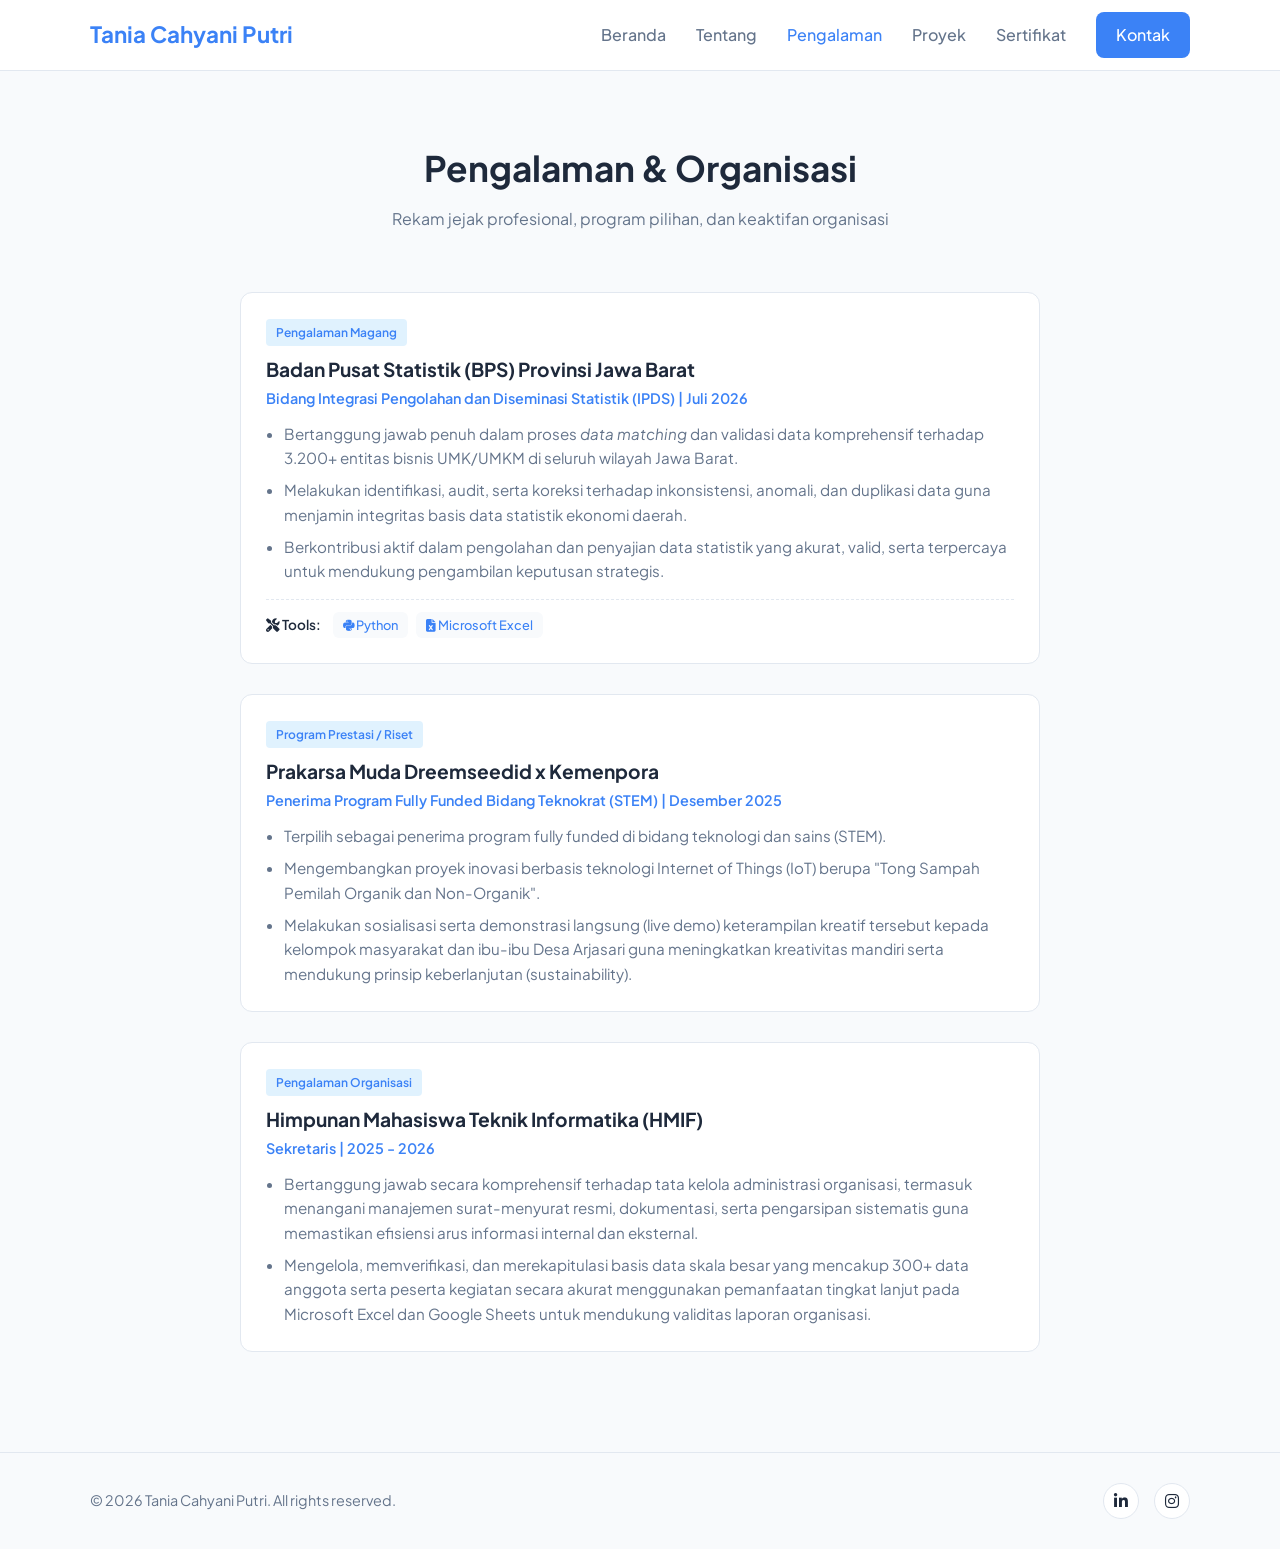
==== sections/experience/experience.html @ 13fdff8e "Initial commit: portofolio web" ====
<!DOCTYPE html>
<html lang="id">
<head>
    <meta charset="UTF-8">
    <meta name="viewport" content="width=device-width, initial-scale=1.0">
    <title>Pengalaman - Tania Cahyani Putri</title>
    <link href="https://fonts.googleapis.com/css2?family=Plus+Jakarta+Sans:wght@300;400;500;600;700&display=swap" rel="stylesheet">
    <link rel="stylesheet" href="https://cdnjs.cloudflare.com/ajax/libs/font-awesome/6.4.0/css/all.min.css">
    <link rel="stylesheet" href="../../css/style.css">
    <link rel="stylesheet" href="../../css/responsive.css">
</head>
<body>

    <header class="navbar">
        <div class="container nav-container">
            <a href="../../index.html" class="logo"><span>Tania Cahyani Putri</span></a>
            <nav class="nav-menu">
                <a href="../../index.html">Beranda</a>
                <a href="../../index.html#about">Tentang</a>
                <a href="experience.html" class="active">Pengalaman</a>
                <a href="../projects/projects.html">Proyek</a>
                <a href="../certificates/certificates.html">Sertifikat</a>
                <a href="../../index.html#contact" class="btn-nav">Kontak</a>
            </nav>
            <div class="hamburger">
                <i class="fas fa-bars"></i>
            </div>
        </div>
    </header>

    <section style="padding: 140px 0 100px; background-color: var(--bg-primary);">
        <div class="container">
            <div class="section-title">
                <h2>Pengalaman & Organisasi</h2>
                <p>Rekam jejak profesional, program pilihan, dan keaktifan organisasi</p>
            </div>
            
            <div style="display: flex; flex-direction: column; gap: 30px; max-width: 800px; margin: 0 auto;">
                
                <!-- Pengalaman Magang BPS -->
                <div style="background: var(--bg-white); padding: 25px; border-radius: 12px; border: 1px solid var(--border-color);">
                <span style="display: inline-block; background-color: var(--soft-blue); color: var(--primary-blue); padding: 4px 10px; border-radius: 4px; font-size: 0.75rem; font-weight: 600; margin-bottom: 8px;">Pengalaman Magang</span>
                <h3 style="font-size: 1.2rem; margin-bottom: 2px;">Badan Pusat Statistik (BPS) Provinsi Jawa Barat</h3>
                <p style="color: var(--primary-blue); font-weight: 600; font-size: 0.9rem; margin-bottom: 12px;">Bidang Integrasi Pengolahan dan Diseminasi Statistik (IPDS) | Juli 2026</p>
                
                <ul style="color: var(--text-muted); font-size: 0.95rem; padding-left: 18px; list-style-type: disc; display: flex; flex-direction: column; gap: 8px; margin-bottom: 15px;">
                    <li>Bertanggung jawab penuh dalam proses <i>data matching</i> dan validasi data komprehensif terhadap 3.200+ entitas bisnis UMK/UMKM di seluruh wilayah Jawa Barat.</li>
                    <li>Melakukan identifikasi, audit, serta koreksi terhadap inkonsistensi, anomali, dan duplikasi data guna menjamin integritas basis data statistik ekonomi daerah.</li>
                    <li>Berkontribusi aktif dalam pengolahan dan penyajian data statistik yang akurat, valid, serta terpercaya untuk mendukung pengambilan keputusan strategis.</li>
                </ul>

                <!-- Bagian Tools / Teknologi yang Digunakan -->
                <div style="display: flex; gap: 8px; flex-wrap: wrap; align-items: center; margin-top: 12px; padding-top: 12px; border-top: 1px dashed var(--border-color);">
                    <span style="font-size: 0.85rem; font-weight: 600; color: var(--text-main); margin-right: 4px;"><i class="fas fa-tools"></i> Tools:</span>
                    <span style="background: var(--bg-primary); color: var(--primary-blue); padding: 3px 10px; border-radius: 6px; font-size: 0.8rem; font-weight: 500;">
                        <i class="fab fa-python"></i> Python
                    </span>
                    <span style="background: var(--bg-primary); color: var(--primary-blue); padding: 3px 10px; border-radius: 6px; font-size: 0.8rem; font-weight: 500;">
                        <i class="fas fa-file-excel"></i> Microsoft Excel
                    </span>
                </div>
            </div>

                <!-- Pengalaman Program Fully Funded Teknokrat (STEM) -->
                <div style="background: var(--bg-white); padding: 25px; border-radius: 12px; border: 1px solid var(--border-color);">
                    <span style="display: inline-block; background-color: var(--soft-blue); color: var(--primary-blue); padding: 4px 10px; border-radius: 4px; font-size: 0.75rem; font-weight: 600; margin-bottom: 8px;">Program Prestasi / Riset</span>
                    <h3 style="font-size: 1.2rem; margin-bottom: 2px;">Prakarsa Muda Dreemseedid x Kemenpora</h3>
                    <p style="color: var(--primary-blue); font-weight: 600; font-size: 0.9rem; margin-bottom: 12px;">Penerima Program Fully Funded Bidang Teknokrat (STEM) | Desember 2025</p>
                    <ul style="color: var(--text-muted); font-size: 0.95rem; padding-left: 18px; list-style-type: disc; display: flex; flex-direction: column; gap: 8px;">
                        <li>Terpilih sebagai penerima program fully funded di bidang teknologi dan sains (STEM).</li>
                        <li>Mengembangkan proyek inovasi berbasis teknologi Internet of Things (IoT) berupa "Tong Sampah Pemilah Organik dan Non-Organik".</li>
                        <li>Melakukan sosialisasi serta demonstrasi langsung (live demo) keterampilan kreatif tersebut kepada kelompok masyarakat dan ibu-ibu Desa Arjasari guna meningkatkan kreativitas mandiri serta mendukung prinsip keberlanjutan (sustainability).</li>
                    </ul>
                </div>

                <!-- Pengalaman Organisasi HMIF -->
                <div style="background: var(--bg-white); padding: 25px; border-radius: 12px; border: 1px solid var(--border-color);">
                    <span style="display: inline-block; background-color: var(--soft-blue); color: var(--primary-blue); padding: 4px 10px; border-radius: 4px; font-size: 0.75rem; font-weight: 600; margin-bottom: 8px;">Pengalaman Organisasi</span>
                    <h3 style="font-size: 1.2rem; margin-bottom: 2px;">Himpunan Mahasiswa Teknik Informatika (HMIF)</h3>
                    <p style="color: var(--primary-blue); font-weight: 600; font-size: 0.9rem; margin-bottom: 12px;">Sekretaris | 2025 - 2026</p>
                    <ul style="color: var(--text-muted); font-size: 0.95rem; padding-left: 18px; list-style-type: disc; display: flex; flex-direction: column; gap: 8px;">
                        <li>Bertanggung jawab secara komprehensif terhadap tata kelola administrasi organisasi, termasuk menangani manajemen surat-menyurat resmi, dokumentasi, serta pengarsipan sistematis guna memastikan efisiensi arus informasi internal dan eksternal.</li>
                        <li>Mengelola, memverifikasi, dan merekapitulasi basis data skala besar yang mencakup 300+ data anggota serta peserta kegiatan secara akurat menggunakan pemanfaatan tingkat lanjut pada Microsoft Excel dan Google Sheets untuk mendukung validitas laporan organisasi.</li>
                    </ul>
                </div>

            </div>
        </div>
    </section>

    <footer>
        <div class="container footer-content">
            <p>&copy; 2026 Tania Cahyani Putri. All rights reserved.</p>
            <div class="social-links">
                <a href="https://www.linkedin.com/in/taniacahyani-putri-70900b276" target="_blank"><i class="fab fa-linkedin-in"></i></a>
                <a href="https://www.instagram.com/tanzz.03?igsh=dmNnMGt6dWNlNGln" target="_blank"><i class="fab fa-instagram"></i></a>
            </div>
        </div>
    </footer>

    <script src="../../js/script.js"></script>
</body>
</html>
---- css/style.css ----
:root {
    --bg-primary: #f8fafc;
    --bg-white: #ffffff;
    --text-dark: #1e293b;
    --text-muted: #64748b;
    --primary-blue: #3b82f6;
    --soft-blue: #e0f2fe;
    --border-color: #e2e8f0;
    --shadow: 0 10px 25px -5px rgba(59, 130, 246, 0.08), 0 8px 10px -6px rgba(59, 130, 246, 0.08);
    --transition: all 0.3s ease;
}

* {
    margin: 0;
    padding: 0;
    box-sizing: border-box;
}

html {
    scroll-behavior: smooth;
}

body {
    font-family: 'Plus Jakarta Sans', sans-serif;
    background-color: var(--bg-primary);
    color: var(--text-dark);
    line-height: 1.6;
}

a {
    text-decoration: none;
    color: inherit;
}

ul {
    list-style: none;
}

.container {
    max-width: 1140px;
    margin: 0 auto;
    padding: 0 20px;
}

/* Navbar */
.navbar {
    position: fixed;
    top: 0;
    left: 0;
    width: 100%;
    background-color: rgba(255, 255, 255, 0.9);
    backdrop-filter: blur(10px);
    border-bottom: 1px solid var(--border-color);
    z-index: 1000;
}

.nav-container {
    display: flex;
    justify-content: space-between;
    align-items: center;
    height: 70px;
}

.logo {
    font-size: 1.4rem;
    font-weight: 700;
    color: var(--text-dark);
}

.logo span {
    color: var(--primary-blue);
}

.nav-menu {
    display: flex;
    align-items: center;
    gap: 30px;
}

.nav-menu a {
    font-weight: 500;
    color: var(--text-muted);
    transition: var(--transition);
}

.nav-menu a:hover, .nav-menu a.active {
    color: var(--primary-blue);
}

.btn-nav, .btn-primary {
    background-color: var(--primary-blue);
    color: white !important;
    padding: 10px 20px;
    border-radius: 8px;
    font-weight: 600;
    transition: var(--transition);
}

.btn-nav:hover, .btn-primary:hover {
    background-color: #2563eb;
    box-shadow: 0 4px 12px rgba(59, 130, 246, 0.3);
}

.hamburger {
    display: none;
    font-size: 1.5rem;
    cursor: pointer;
    color: var(--text-dark);
}

/* Hero Section */
.hero {
    padding: 160px 0 100px;
    background: linear-gradient(135deg, var(--bg-white) 0%, var(--soft-blue) 100%);
    min-height: 90vh;
    display: flex;
    align-items: center;
}

.hero-container {
    display: grid;
    grid-template-columns: 1.2fr 0.8fr;
    gap: 40px;
    align-items: center;
}

.badge {
    display: inline-block;
    background-color: var(--soft-blue);
    color: var(--primary-blue);
    padding: 6px 14px;
    border-radius: 20px;
    font-weight: 600;
    font-size: 0.85rem;
    margin-bottom: 20px;
}

.hero h1 {
    font-size: 3rem;
    font-weight: 700;
    line-height: 1.2;
    margin-bottom: 15px;
}

.highlight {
    color: var(--primary-blue);
}

.hero-subtitle {
    font-size: 1.25rem;
    font-weight: 600;
    color: var(--text-dark);
    margin-bottom: 15px;
}

.hero-desc {
    color: var(--text-muted);
    margin-bottom: 30px;
    font-size: 1.05rem;
}

.hero-buttons {
    display: flex;
    gap: 15px;
}

.btn {
    display: inline-flex;
    align-items: center;
    gap: 10px;
    padding: 12px 24px;
    border-radius: 8px;
    font-weight: 600;
    transition: var(--transition);
}

.btn-outline {
    background-color: transparent;
    border: 2px solid var(--border-color);
    color: var(--text-dark);
}

.btn-outline:hover {
    border-color: var(--primary-blue);
    color: var(--primary-blue);
    background-color: var(--soft-blue);
}

.hero-image {
    display: flex;
    justify-content: center;
}

.blob-card {
    width: 320px;
    height: 320px;
    background-color: var(--bg-white);
    border-radius: 30% 70% 70% 30% / 30% 30% 70% 70%;
    box-shadow: var(--shadow);
    overflow: hidden;
    display: flex;
    align-items: center;
    justify-content: center;
    animation: morph 8s ease-in-out infinite;
    border: 4px solid var(--soft-blue);
}

.profile-photo {
    width: 100%;
    height: 100%;
    object-fit: cover;
    object-position: center top;
}

@keyframes morph {
    0% { border-radius: 30% 70% 70% 30% / 30% 30% 70% 70%; }
    50% { border-radius: 70% 30% 30% 70% / 70% 70% 30% 30%; }
    100% { border-radius: 30% 70% 70% 30% / 30% 30% 70% 70%; }
}

/* Section Common */
section {
    padding: 100px 0;
}

.section-title {
    text-align: center;
    margin-bottom: 60px;
}

.section-title h2 {
    font-size: 2.2rem;
    font-weight: 700;
    margin-bottom: 10px;
}

.section-title p {
    color: var(--text-muted);
}

/* About Section */
.about {
    background-color: var(--bg-white);
}

.about-grid {
    display: grid;
    grid-template-columns: 1.2fr 0.8fr;
    gap: 50px;
    align-items: center;
}

.about-text h3 {
    font-size: 1.5rem;
    margin-bottom: 20px;
}

.about-text p {
    color: var(--text-muted);
    margin-bottom: 25px;
}

.skills-chips {
    display: flex;
    flex-wrap: wrap;
    gap: 10px;
}

.skills-chips span {
    background-color: var(--soft-blue);
    color: var(--primary-blue);
    padding: 6px 14px;
    border-radius: 6px;
    font-size: 0.9rem;
    font-weight: 600;
}

.about-cards {
    display: flex;
    flex-direction: column;
    gap: 20px;
}

.info-card {
    background-color: var(--bg-primary);
    padding: 25px;
    border-radius: 12px;
    border: 1px solid var(--border-color);
    transition: var(--transition);
}

.info-card i {
    font-size: 1.8rem;
    color: var(--primary-blue);
    margin-bottom: 15px;
}

.info-card h4 {
    font-size: 1.1rem;
    margin-bottom: 5px;
}

.info-card p {
    color: var(--text-muted);
    font-size: 0.95rem;
}

.clickable-card {
    cursor: pointer;
    position: relative;
}

.clickable-card:hover {
    border-color: var(--primary-blue);
    transform: translateY(-5px);
    box-shadow: var(--shadow);
    background-color: var(--soft-blue);
}

.card-hint {
    display: inline-flex;
    align-items: center;
    gap: 8px;
    font-size: 0.88rem;
    color: var(--primary-blue);
    margin-top: 10px;
    font-weight: 600;
}

.card-hint i {
    font-size: 0.8rem;
    margin-bottom: 0 !important;
    color: var(--primary-blue) !important;
    transition: transform 0.3s ease;
}

.clickable-card:hover .card-hint i {
    transform: translateX(4px);
}

/* Modal Styling Terpusat */
.modal {
    display: none;
    position: fixed;
    z-index: 9999;
    left: 0;
    top: 0;
    width: 100%;
    height: 100%;
    background-color: rgba(0, 0, 0, 0.6);
    backdrop-filter: blur(5px);
    justify-content: center;
    align-items: center;
}

.modal-content {
    background-color: var(--bg-white);
    width: 90%;
    max-width: 650px;
    border-radius: 12px;
    padding: 30px;
    box-shadow: 0 20px 25px -5px rgba(0, 0, 0, 0.2);
    position: relative;
    max-height: 90vh;
    overflow-y: auto;
}

.close-btn {
    position: absolute;
    right: 20px;
    top: 15px;
    font-size: 1.8rem;
    font-weight: 700;
    color: var(--text-muted);
    cursor: pointer;
    transition: var(--transition);
}

.close-btn:hover {
    color: var(--primary-blue);
}

.modal-header h3 {
    font-size: 1.3rem;
    margin-bottom: 5px;
}

.modal-header p {
    color: var(--text-muted);
    font-size: 0.9rem;
    margin-bottom: 20px;
}

.transcript-table {
    width: 100%;
    border-collapse: collapse;
    margin-bottom: 25px;
}

.transcript-table th, .transcript-table td {
    padding: 10px 12px;
    text-align: left;
    border-bottom: 1px solid var(--border-color);
    font-size: 0.92rem;
}

.transcript-table th {
    background-color: var(--bg-primary);
    color: var(--text-dark);
    font-weight: 600;
}

.modal-footer-action {
    text-align: center;
}

/* Contact Section */
.contact {
    background-color: var(--bg-white);
}

.contact-wrapper {
    display: grid;
    grid-template-columns: 1fr 1.2fr;
    gap: 50px;
}

.contact-info {
    display: flex;
    flex-direction: column;
    gap: 25px;
}

.contact-item {
    display: flex;
    gap: 20px;
    align-items: flex-start;
}

.contact-item i {
    font-size: 1.5rem;
    color: var(--primary-blue);
    background-color: var(--soft-blue);
    padding: 15px;
    border-radius: 12px;
}

.contact-item h4 {
    font-size: 1.1rem;
    margin-bottom: 5px;
}

.contact-item p {
    color: var(--text-muted);
    font-size: 0.95rem;
}

.contact-form {
    background-color: var(--bg-primary);
    padding: 30px;
    border-radius: 12px;
    border: 1px solid var(--border-color);
}

.form-group {
    margin-bottom: 20px;
}

.form-group input, .form-group textarea {
    width: 100%;
    padding: 12px 15px;
    border-radius: 8px;
    border: 1px solid var(--border-color);
    background-color: var(--bg-white);
    font-family: inherit;
    font-size: 0.95rem;
    color: var(--text-dark);
    outline: none;
    transition: var(--transition);
}

.form-group input:focus, .form-group textarea:focus {
    border-color: var(--primary-blue);
    box-shadow: 0 0 0 3px var(--soft-blue);
}

.w-100 {
    width: 100%;
    justify-content: center;
    border: none;
    cursor: pointer;
}

/* Footer */
footer {
    background-color: var(--bg-primary);
    border-top: 1px solid var(--border-color);
    padding: 30px 0;
}

.footer-content {
    display: flex;
    justify-content: space-between;
    align-items: center;
}

.footer-content p {
    color: var(--text-muted);
    font-size: 0.9rem;
}

.social-links {
    display: flex;
    gap: 15px;
}

.social-links a {
    width: 36px;
    height: 36px;
    background-color: var(--bg-white);
    border: 1px solid var(--border-color);
    display: flex;
    align-items: center;
    justify-content: center;
    border-radius: 50%;
    color: var(--text-dark);
    transition: var(--transition);
}

.social-links a:hover {
    background-color: var(--primary-blue);
    color: white;
    border-color: var(--primary-blue);
}
---- css/responsive.css ----
@media screen and (max-width: 992px) {
    .hero-container,
    .about-grid,
    .contact-wrapper {
        grid-template-columns: 1fr;
        gap: 40px;
    }

    .hero {
        text-align: center;
        padding: 140px 0 80px;
    }

    .hero-buttons {
        justify-content: center;
    }

    .hero-image {
        margin-top: 20px;
    }

    .blob-card {
        width: 280px;
        height: 280px;
        margin: 0 auto;
    }
}

/* Mobile / Smartphone (Maksimal 768px) */
@media screen and (max-width: 768px) {
    .hamburger {
        display: block;
    }

    .nav-menu {
        position: fixed;
        top: 70px;
        left: -100%;
        width: 100%;
        height: calc(100vh - 70px);
        background-color: var(--bg-white);
        flex-direction: column;
        justify-content: center;
        align-items: center;
        gap: 25px;
        transition: 0.3s ease-in-out;
        box-shadow: 0 10px 15px -3px rgba(0, 0, 0, 0.05);
        border-top: 1px solid var(--border-color);
    }

    .nav-menu.active {
        left: 0;
    }

    .hero h1 {
        font-size: 2.3rem;
    }

    .section-title h2 {
        font-size: 1.8rem;
    }

    .footer-content {
        flex-direction: column;
        gap: 15px;
        text-align: center;
    }

    .modal-content {
        width: 95%;
        padding: 20px;
    }

    .transcript-table th, .transcript-table td {
        padding: 8px 6px;
        font-size: 0.85rem;
    }
}

/* Smartphone Kecil (Maksimal 480px) */
@media screen and (max-width: 480px) {
    .hero h1 {
        font-size: 2rem;
    }

    .hero-subtitle {
        font-size: 1.1rem;
    }

    .btn {
        padding: 10px 18px;
        font-size: 0.9rem;
    }

    .blob-card {
        width: 240px;
        height: 240px;
    }

    .contact-form {
        padding: 20px;
    }
}
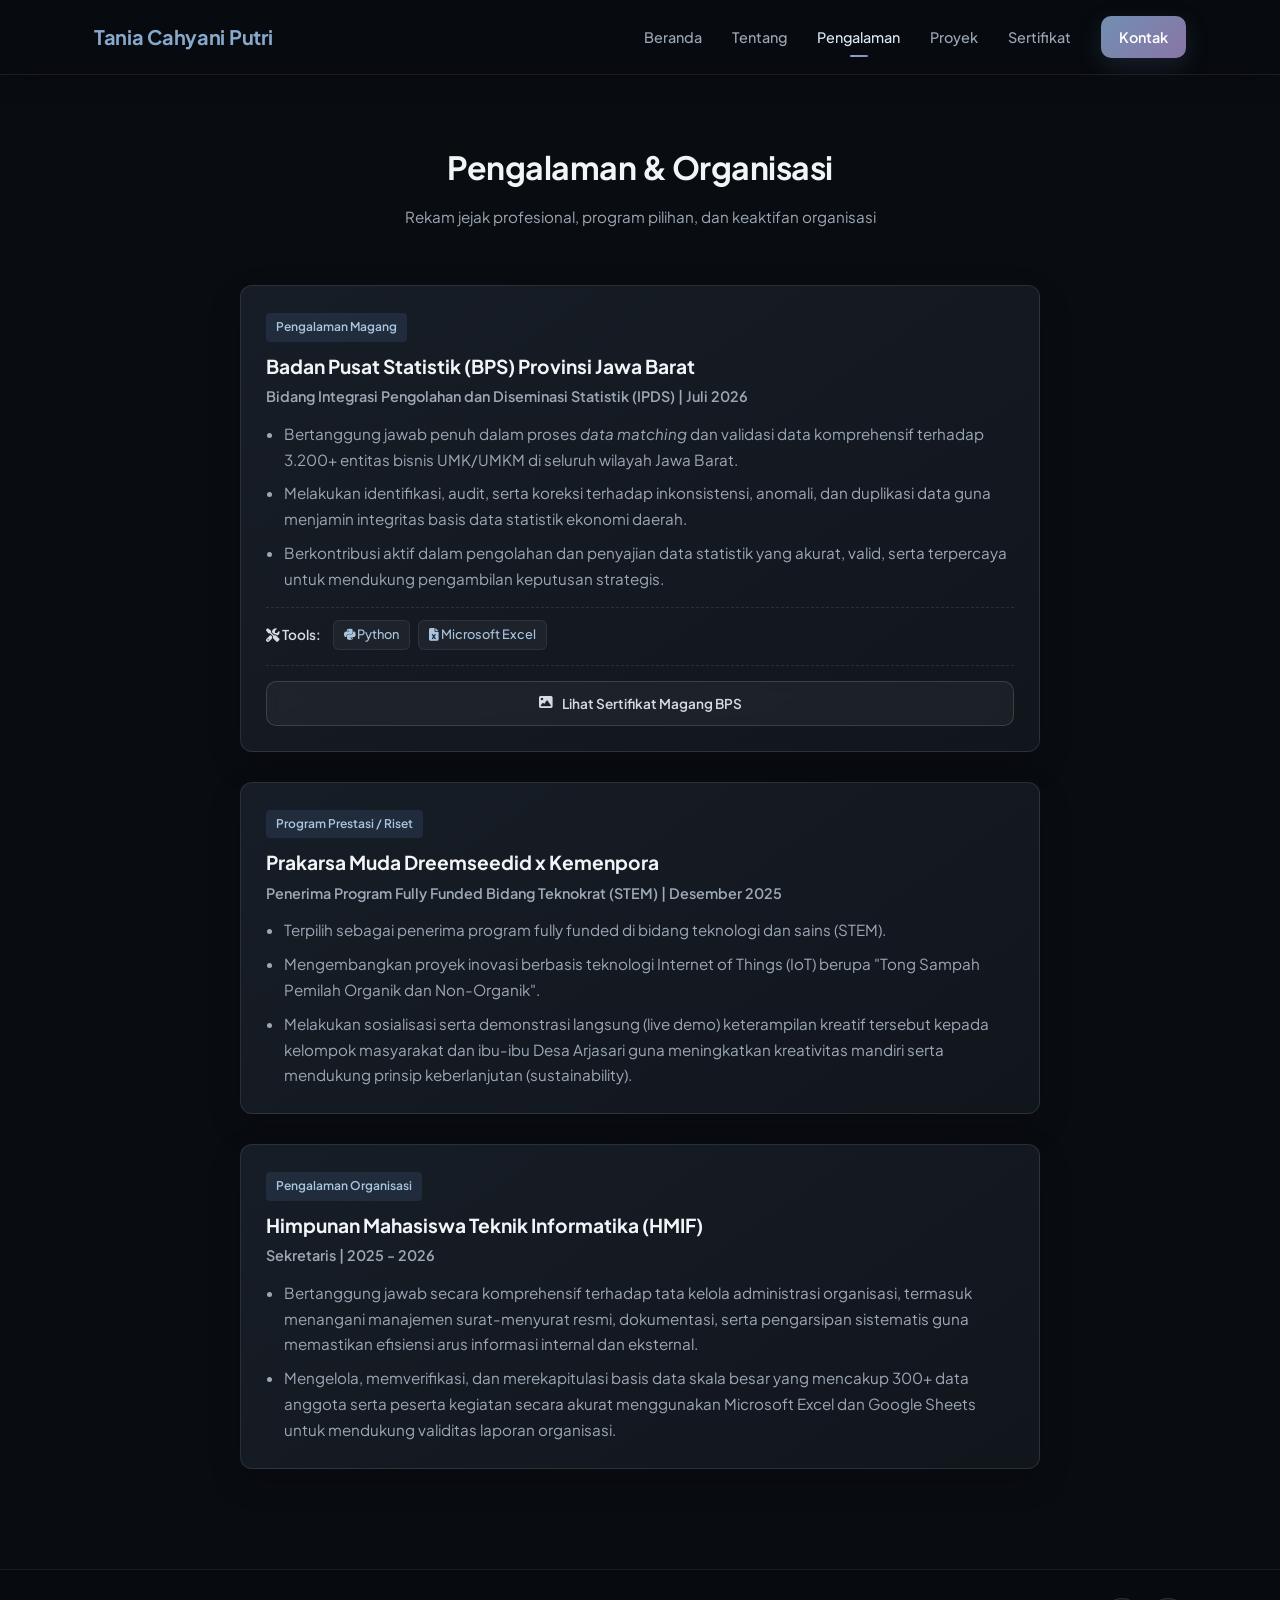
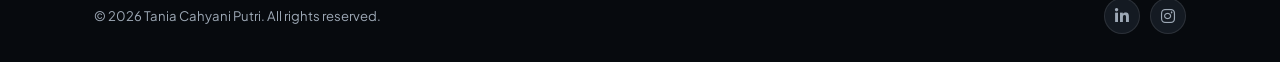
==== commit c0e63cfc: "Update portfolio website" ====
--- a/sections/experience/experience.html
+++ b/sections/experience/experience.html
@@ -1,103 +1,533 @@
 <!DOCTYPE html>
 <html lang="id">
+
 <head>
     <meta charset="UTF-8">
     <meta name="viewport" content="width=device-width, initial-scale=1.0">
+
     <title>Pengalaman - Tania Cahyani Putri</title>
-    <link href="https://fonts.googleapis.com/css2?family=Plus+Jakarta+Sans:wght@300;400;500;600;700&display=swap" rel="stylesheet">
-    <link rel="stylesheet" href="https://cdnjs.cloudflare.com/ajax/libs/font-awesome/6.4.0/css/all.min.css">
+
+    <!-- Google Font -->
+    <link
+        href="https://fonts.googleapis.com/css2?family=Plus+Jakarta+Sans:wght@300;400;500;600;700&display=swap"
+        rel="stylesheet">
+
+    <!-- Font Awesome -->
+    <link
+        rel="stylesheet"
+        href="https://cdnjs.cloudflare.com/ajax/libs/font-awesome/6.4.0/css/all.min.css">
+
+    <!-- CSS -->
     <link rel="stylesheet" href="../../css/style.css">
     <link rel="stylesheet" href="../../css/responsive.css">
 </head>
+
 <body>
 
+    <!-- =========================
+         NAVBAR
+    ========================== -->
     <header class="navbar">
+
         <div class="container nav-container">
-            <a href="../../index.html" class="logo"><span>Tania Cahyani Putri</span></a>
+
+            <!-- Logo -->
+            <a href="../../index.html" class="logo">
+                <span>Tania Cahyani Putri</span>
+            </a>
+
+            <!-- Navigation -->
             <nav class="nav-menu">
-                <a href="../../index.html">Beranda</a>
-                <a href="../../index.html#about">Tentang</a>
-                <a href="experience.html" class="active">Pengalaman</a>
-                <a href="../projects/projects.html">Proyek</a>
-                <a href="../certificates/certificates.html">Sertifikat</a>
-                <a href="../../index.html#contact" class="btn-nav">Kontak</a>
+
+                <a href="../../index.html">
+                    Beranda
+                </a>
+
+                <a href="../../index.html#about">
+                    Tentang
+                </a>
+
+                <a href="experience.html" class="active">
+                    Pengalaman
+                </a>
+
+                <a href="../projects/projects.html">
+                    Proyek
+                </a>
+
+                <a href="../certificates/certificates.html">
+                    Sertifikat
+                </a>
+
+                <a href="../../index.html#contact" class="btn-nav">
+                    Kontak
+                </a>
+
             </nav>
+
+            <!-- Hamburger -->
             <div class="hamburger">
                 <i class="fas fa-bars"></i>
             </div>
+
         </div>
+
     </header>
 
-    <section style="padding: 140px 0 100px; background-color: var(--bg-primary);">
+
+    <!-- =========================
+         EXPERIENCE SECTION
+    ========================== -->
+    <section
+        style="
+            padding: 140px 0 100px;
+            background-color: var(--bg-primary);
+        "
+    >
+
         <div class="container">
+
+            <!-- Section Title -->
             <div class="section-title">
-                <h2>Pengalaman & Organisasi</h2>
-                <p>Rekam jejak profesional, program pilihan, dan keaktifan organisasi</p>
+
+                <h2>
+                    Pengalaman & Organisasi
+                </h2>
+
+                <p>
+                    Rekam jejak profesional, program pilihan,
+                    dan keaktifan organisasi
+                </p>
+
             </div>
-            
-            <div style="display: flex; flex-direction: column; gap: 30px; max-width: 800px; margin: 0 auto;">
-                
-                <!-- Pengalaman Magang BPS -->
-                <div style="background: var(--bg-white); padding: 25px; border-radius: 12px; border: 1px solid var(--border-color);">
-                <span style="display: inline-block; background-color: var(--soft-blue); color: var(--primary-blue); padding: 4px 10px; border-radius: 4px; font-size: 0.75rem; font-weight: 600; margin-bottom: 8px;">Pengalaman Magang</span>
-                <h3 style="font-size: 1.2rem; margin-bottom: 2px;">Badan Pusat Statistik (BPS) Provinsi Jawa Barat</h3>
-                <p style="color: var(--primary-blue); font-weight: 600; font-size: 0.9rem; margin-bottom: 12px;">Bidang Integrasi Pengolahan dan Diseminasi Statistik (IPDS) | Juli 2026</p>
-                
-                <ul style="color: var(--text-muted); font-size: 0.95rem; padding-left: 18px; list-style-type: disc; display: flex; flex-direction: column; gap: 8px; margin-bottom: 15px;">
-                    <li>Bertanggung jawab penuh dalam proses <i>data matching</i> dan validasi data komprehensif terhadap 3.200+ entitas bisnis UMK/UMKM di seluruh wilayah Jawa Barat.</li>
-                    <li>Melakukan identifikasi, audit, serta koreksi terhadap inkonsistensi, anomali, dan duplikasi data guna menjamin integritas basis data statistik ekonomi daerah.</li>
-                    <li>Berkontribusi aktif dalam pengolahan dan penyajian data statistik yang akurat, valid, serta terpercaya untuk mendukung pengambilan keputusan strategis.</li>
-                </ul>
-
-                <!-- Bagian Tools / Teknologi yang Digunakan -->
-                <div style="display: flex; gap: 8px; flex-wrap: wrap; align-items: center; margin-top: 12px; padding-top: 12px; border-top: 1px dashed var(--border-color);">
-                    <span style="font-size: 0.85rem; font-weight: 600; color: var(--text-main); margin-right: 4px;"><i class="fas fa-tools"></i> Tools:</span>
-                    <span style="background: var(--bg-primary); color: var(--primary-blue); padding: 3px 10px; border-radius: 6px; font-size: 0.8rem; font-weight: 500;">
-                        <i class="fab fa-python"></i> Python
+
+
+            <!-- =========================
+                 EXPERIENCE CONTAINER
+            ========================== -->
+            <div
+                style="
+                    display: flex;
+                    flex-direction: column;
+                    gap: 30px;
+                    max-width: 800px;
+                    margin: 0 auto;
+                "
+            >
+
+
+                <!-- ==================================
+                     PENGALAMAN 1 - BPS
+                =================================== -->
+                <div
+                    style="
+                        background: var(--bg-white);
+                        padding: 25px;
+                        border-radius: 12px;
+                        border: 1px solid var(--border-color);
+                    "
+                >
+
+                    <!-- Label -->
+                    <span
+                        style="
+                            display: inline-block;
+                            background-color: var(--soft-blue);
+                            color: var(--primary-blue);
+                            padding: 4px 10px;
+                            border-radius: 4px;
+                            font-size: 0.75rem;
+                            font-weight: 600;
+                            margin-bottom: 8px;
+                        "
+                    >
+                        Pengalaman Magang
                     </span>
-                    <span style="background: var(--bg-primary); color: var(--primary-blue); padding: 3px 10px; border-radius: 6px; font-size: 0.8rem; font-weight: 500;">
-                        <i class="fas fa-file-excel"></i> Microsoft Excel
+
+
+                    <!-- Institution -->
+                    <h3
+                        style="
+                            font-size: 1.2rem;
+                            margin-bottom: 2px;
+                        "
+                    >
+                        Badan Pusat Statistik (BPS)
+                        Provinsi Jawa Barat
+                    </h3>
+
+
+                    <!-- Position -->
+                    <p
+                        style="
+                            color: var(--primary-blue);
+                            font-weight: 600;
+                            font-size: 0.9rem;
+                            margin-bottom: 12px;
+                        "
+                    >
+                        Bidang Integrasi Pengolahan dan
+                        Diseminasi Statistik (IPDS) | Juli 2026
+                    </p>
+
+
+                    <!-- Description -->
+                    <ul
+                        style="
+                            color: var(--text-muted);
+                            font-size: 0.95rem;
+                            padding-left: 18px;
+                            list-style-type: disc;
+                            display: flex;
+                            flex-direction: column;
+                            gap: 8px;
+                            margin-bottom: 15px;
+                        "
+                    >
+
+                        <li>
+                            Bertanggung jawab penuh dalam proses
+                            <i>data matching</i> dan validasi data
+                            komprehensif terhadap 3.200+ entitas bisnis
+                            UMK/UMKM di seluruh wilayah Jawa Barat.
+                        </li>
+
+                        <li>
+                            Melakukan identifikasi, audit, serta koreksi
+                            terhadap inkonsistensi, anomali, dan duplikasi
+                            data guna menjamin integritas basis data
+                            statistik ekonomi daerah.
+                        </li>
+
+                        <li>
+                            Berkontribusi aktif dalam pengolahan dan
+                            penyajian data statistik yang akurat, valid,
+                            serta terpercaya untuk mendukung pengambilan
+                            keputusan strategis.
+                        </li>
+
+                    </ul>
+
+
+                    <!-- =========================
+                         TOOLS BPS
+                    ========================== -->
+                    <div
+                        style="
+                            display: flex;
+                            gap: 8px;
+                            flex-wrap: wrap;
+                            align-items: center;
+                            margin-top: 12px;
+                            padding-top: 12px;
+                            border-top: 1px dashed var(--border-color);
+                        "
+                    >
+
+                        <span
+                            style="
+                                font-size: 0.85rem;
+                                font-weight: 600;
+                                color: var(--text-main);
+                                margin-right: 4px;
+                            "
+                        >
+                            <i class="fas fa-tools"></i>
+                            Tools:
+                        </span>
+
+
+                        <!-- Python -->
+                        <span
+                            style="
+                                background: var(--bg-primary);
+                                color: var(--primary-blue);
+                                padding: 3px 10px;
+                                border-radius: 6px;
+                                font-size: 0.8rem;
+                                font-weight: 500;
+                            "
+                        >
+                            <i class="fab fa-python"></i>
+                            Python
+                        </span>
+
+
+                        <!-- Excel -->
+                        <span
+                            style="
+                                background: var(--bg-primary);
+                                color: var(--primary-blue);
+                                padding: 3px 10px;
+                                border-radius: 6px;
+                                font-size: 0.8rem;
+                                font-weight: 500;
+                            "
+                        >
+                            <i class="fas fa-file-excel"></i>
+                            Microsoft Excel
+                        </span>
+
+                    </div>
+
+
+                    <!-- =========================
+                         SERTIFIKAT MAGANG BPS
+                    ========================== -->
+                    <div
+                        style="
+                            margin-top: 15px;
+                            padding-top: 15px;
+                            border-top: 1px dashed var(--border-color);
+                        "
+                    >
+
+                        <a
+                            href="../../assets/images/Sertifikat_Magang_BPS.png"
+                            target="_blank"
+                            rel="noopener noreferrer"
+                            class="btn btn-outline"
+                            style="
+                                font-size: 0.85rem;
+                                padding: 10px 14px;
+                                width: 100%;
+                                justify-content: center;
+                            "
+                        >
+
+                            <i class="fas fa-image"></i>
+
+                            Lihat Sertifikat Magang BPS
+
+                        </a>
+
+                    </div>
+
+                </div>
+
+
+                <!-- ==================================
+                     PENGALAMAN 2 - DREAMSEEDID
+                =================================== -->
+                <div
+                    style="
+                        background: var(--bg-white);
+                        padding: 25px;
+                        border-radius: 12px;
+                        border: 1px solid var(--border-color);
+                    "
+                >
+
+                    <span
+                        style="
+                            display: inline-block;
+                            background-color: var(--soft-blue);
+                            color: var(--primary-blue);
+                            padding: 4px 10px;
+                            border-radius: 4px;
+                            font-size: 0.75rem;
+                            font-weight: 600;
+                            margin-bottom: 8px;
+                        "
+                    >
+                        Program Prestasi / Riset
                     </span>
+
+
+                    <h3
+                        style="
+                            font-size: 1.2rem;
+                            margin-bottom: 2px;
+                        "
+                    >
+                        Prakarsa Muda Dreemseedid x Kemenpora
+                    </h3>
+
+
+                    <p
+                        style="
+                            color: var(--primary-blue);
+                            font-weight: 600;
+                            font-size: 0.9rem;
+                            margin-bottom: 12px;
+                        "
+                    >
+                        Penerima Program Fully Funded Bidang
+                        Teknokrat (STEM) | Desember 2025
+                    </p>
+
+
+                    <ul
+                        style="
+                            color: var(--text-muted);
+                            font-size: 0.95rem;
+                            padding-left: 18px;
+                            list-style-type: disc;
+                            display: flex;
+                            flex-direction: column;
+                            gap: 8px;
+                        "
+                    >
+
+                        <li>
+                            Terpilih sebagai penerima program fully funded
+                            di bidang teknologi dan sains (STEM).
+                        </li>
+
+                        <li>
+                            Mengembangkan proyek inovasi berbasis teknologi
+                            Internet of Things (IoT) berupa
+                            "Tong Sampah Pemilah Organik dan Non-Organik".
+                        </li>
+
+                        <li>
+                            Melakukan sosialisasi serta demonstrasi langsung
+                            (live demo) keterampilan kreatif tersebut kepada
+                            kelompok masyarakat dan ibu-ibu Desa Arjasari
+                            guna meningkatkan kreativitas mandiri serta
+                            mendukung prinsip keberlanjutan (sustainability).
+                        </li>
+
+                    </ul>
+
                 </div>
+
+
+                <!-- ==================================
+                     PENGALAMAN 3 - HMIF
+                =================================== -->
+                <div
+                    style="
+                        background: var(--bg-white);
+                        padding: 25px;
+                        border-radius: 12px;
+                        border: 1px solid var(--border-color);
+                    "
+                >
+
+                    <span
+                        style="
+                            display: inline-block;
+                            background-color: var(--soft-blue);
+                            color: var(--primary-blue);
+                            padding: 4px 10px;
+                            border-radius: 4px;
+                            font-size: 0.75rem;
+                            font-weight: 600;
+                            margin-bottom: 8px;
+                        "
+                    >
+                        Pengalaman Organisasi
+                    </span>
+
+
+                    <h3
+                        style="
+                            font-size: 1.2rem;
+                            margin-bottom: 2px;
+                        "
+                    >
+                        Himpunan Mahasiswa Teknik Informatika
+                        (HMIF)
+                    </h3>
+
+
+                    <p
+                        style="
+                            color: var(--primary-blue);
+                            font-weight: 600;
+                            font-size: 0.9rem;
+                            margin-bottom: 12px;
+                        "
+                    >
+                        Sekretaris | 2025 - 2026
+                    </p>
+
+
+                    <ul
+                        style="
+                            color: var(--text-muted);
+                            font-size: 0.95rem;
+                            padding-left: 18px;
+                            list-style-type: disc;
+                            display: flex;
+                            flex-direction: column;
+                            gap: 8px;
+                        "
+                    >
+
+                        <li>
+                            Bertanggung jawab secara komprehensif terhadap
+                            tata kelola administrasi organisasi, termasuk
+                            menangani manajemen surat-menyurat resmi,
+                            dokumentasi, serta pengarsipan sistematis guna
+                            memastikan efisiensi arus informasi internal
+                            dan eksternal.
+                        </li>
+
+                        <li>
+                            Mengelola, memverifikasi, dan merekapitulasi
+                            basis data skala besar yang mencakup 300+ data
+                            anggota serta peserta kegiatan secara akurat
+                            menggunakan Microsoft Excel dan Google Sheets
+                            untuk mendukung validitas laporan organisasi.
+                        </li>
+
+                    </ul>
+
+                </div>
+
+
             </div>
 
-                <!-- Pengalaman Program Fully Funded Teknokrat (STEM) -->
-                <div style="background: var(--bg-white); padding: 25px; border-radius: 12px; border: 1px solid var(--border-color);">
-                    <span style="display: inline-block; background-color: var(--soft-blue); color: var(--primary-blue); padding: 4px 10px; border-radius: 4px; font-size: 0.75rem; font-weight: 600; margin-bottom: 8px;">Program Prestasi / Riset</span>
-                    <h3 style="font-size: 1.2rem; margin-bottom: 2px;">Prakarsa Muda Dreemseedid x Kemenpora</h3>
-                    <p style="color: var(--primary-blue); font-weight: 600; font-size: 0.9rem; margin-bottom: 12px;">Penerima Program Fully Funded Bidang Teknokrat (STEM) | Desember 2025</p>
-                    <ul style="color: var(--text-muted); font-size: 0.95rem; padding-left: 18px; list-style-type: disc; display: flex; flex-direction: column; gap: 8px;">
-                        <li>Terpilih sebagai penerima program fully funded di bidang teknologi dan sains (STEM).</li>
-                        <li>Mengembangkan proyek inovasi berbasis teknologi Internet of Things (IoT) berupa "Tong Sampah Pemilah Organik dan Non-Organik".</li>
-                        <li>Melakukan sosialisasi serta demonstrasi langsung (live demo) keterampilan kreatif tersebut kepada kelompok masyarakat dan ibu-ibu Desa Arjasari guna meningkatkan kreativitas mandiri serta mendukung prinsip keberlanjutan (sustainability).</li>
-                    </ul>
-                </div>
-
-                <!-- Pengalaman Organisasi HMIF -->
-                <div style="background: var(--bg-white); padding: 25px; border-radius: 12px; border: 1px solid var(--border-color);">
-                    <span style="display: inline-block; background-color: var(--soft-blue); color: var(--primary-blue); padding: 4px 10px; border-radius: 4px; font-size: 0.75rem; font-weight: 600; margin-bottom: 8px;">Pengalaman Organisasi</span>
-                    <h3 style="font-size: 1.2rem; margin-bottom: 2px;">Himpunan Mahasiswa Teknik Informatika (HMIF)</h3>
-                    <p style="color: var(--primary-blue); font-weight: 600; font-size: 0.9rem; margin-bottom: 12px;">Sekretaris | 2025 - 2026</p>
-                    <ul style="color: var(--text-muted); font-size: 0.95rem; padding-left: 18px; list-style-type: disc; display: flex; flex-direction: column; gap: 8px;">
-                        <li>Bertanggung jawab secara komprehensif terhadap tata kelola administrasi organisasi, termasuk menangani manajemen surat-menyurat resmi, dokumentasi, serta pengarsipan sistematis guna memastikan efisiensi arus informasi internal dan eksternal.</li>
-                        <li>Mengelola, memverifikasi, dan merekapitulasi basis data skala besar yang mencakup 300+ data anggota serta peserta kegiatan secara akurat menggunakan pemanfaatan tingkat lanjut pada Microsoft Excel dan Google Sheets untuk mendukung validitas laporan organisasi.</li>
-                    </ul>
-                </div>
+        </div>
+
+    </section>
+
+
+    <!-- =========================
+         FOOTER
+    ========================== -->
+    <footer>
+
+        <div class="container footer-content">
+
+            <p>
+                &copy; 2026 Tania Cahyani Putri.
+                All rights reserved.
+            </p>
+
+
+            <div class="social-links">
+
+                <!-- LinkedIn -->
+                <a
+                    href="https://www.linkedin.com/in/taniacahyani-putri-70900b276"
+                    target="_blank"
+                    rel="noopener noreferrer"
+                >
+                    <i class="fab fa-linkedin-in"></i>
+                </a>
+
+
+                <!-- Instagram -->
+                <a
+                    href="https://www.instagram.com/tanzz.03?igsh=dmNnMGt6dWNlNGln"
+                    target="_blank"
+                    rel="noopener noreferrer"
+                >
+                    <i class="fab fa-instagram"></i>
+                </a>
 
             </div>
+
         </div>
-    </section>
-
-    <footer>
-        <div class="container footer-content">
-            <p>&copy; 2026 Tania Cahyani Putri. All rights reserved.</p>
-            <div class="social-links">
-                <a href="https://www.linkedin.com/in/taniacahyani-putri-70900b276" target="_blank"><i class="fab fa-linkedin-in"></i></a>
-                <a href="https://www.instagram.com/tanzz.03?igsh=dmNnMGt6dWNlNGln" target="_blank"><i class="fab fa-instagram"></i></a>
-            </div>
-        </div>
+
     </footer>
 
+
+    <!-- JavaScript -->
     <script src="../../js/script.js"></script>
+
 </body>
 </html>
--- a/css/style.css
+++ b/css/style.css
@@ -1,14 +1,52 @@
+/* =========================================================
+   TANIA CAHYANI PUTRI
+   DARK ELEGANT PORTFOLIO
+========================================================= */
+
+
+@import url('https://fonts.googleapis.com/css2?family=Plus+Jakarta+Sans:wght@300;400;500;600;700&display=swap');
+
+
+/* =========================================================
+   ROOT
+========================================================= */
+
 :root {
-    --bg-primary: #f8fafc;
-    --bg-white: #ffffff;
-    --text-dark: #1e293b;
-    --text-muted: #64748b;
-    --primary-blue: #3b82f6;
-    --soft-blue: #e0f2fe;
-    --border-color: #e2e8f0;
-    --shadow: 0 10px 25px -5px rgba(59, 130, 246, 0.08), 0 8px 10px -6px rgba(59, 130, 246, 0.08);
-    --transition: all 0.3s ease;
-}
+
+    --bg-primary: #090c11;
+    --bg-white: #121720;
+    --bg-soft: #0f141b;
+    --bg-lavender: #181523;
+    --bg-blue: #101a24;
+
+    --text-dark: #f2f5f8;
+    --text-main: #d6dce4;
+    --text-muted: #9da8b5;
+    --text-light: #707b88;
+
+    --primary-blue: #87a9cc;
+    --primary-dark: #6f91b6;
+
+    --soft-blue: rgba(91,143,194,0.14);
+    --soft-lavender: rgba(126,91,159,0.15);
+    --soft-pink: rgba(153,82,105,0.14);
+
+    --border-color: rgba(255,255,255,0.10);
+    --border-soft: rgba(255,255,255,0.075);
+
+    --shadow: 0 12px 35px rgba(0,0,0,0.24);
+
+    --shadow-hover:
+        0 20px 45px rgba(0,0,0,0.34);
+
+    --transition:
+        all 0.3s ease;
+}
+
+
+/* =========================================================
+   RESET
+========================================================= */
 
 * {
     margin: 0;
@@ -16,519 +54,1708 @@
     box-sizing: border-box;
 }
 
+
 html {
     scroll-behavior: smooth;
 }
 
+
 body {
-    font-family: 'Plus Jakarta Sans', sans-serif;
-    background-color: var(--bg-primary);
-    color: var(--text-dark);
-    line-height: 1.6;
-}
+
+    font-family:
+        'Plus Jakarta Sans',
+        sans-serif;
+
+    background:
+
+        radial-gradient(
+            circle at 8% 12%,
+            rgba(65,110,153,0.10),
+            transparent 28%
+        ),
+
+        radial-gradient(
+            circle at 92% 52%,
+            rgba(116,78,151,0.08),
+            transparent 28%
+        ),
+
+        var(--bg-primary);
+
+    color:
+        var(--text-dark);
+
+    line-height:
+        1.7;
+
+    -webkit-font-smoothing:
+        antialiased;
+}
+
 
 a {
     text-decoration: none;
     color: inherit;
 }
 
+
 ul {
     list-style: none;
 }
 
+
+img {
+    max-width: 100%;
+    display: block;
+}
+
+
+button,
+input,
+textarea {
+    font-family: inherit;
+}
+
+
+/* =========================================================
+   CONTAINER
+========================================================= */
+
 .container {
+
+    width: 100%;
+
     max-width: 1140px;
+
     margin: 0 auto;
-    padding: 0 20px;
-}
-
-/* Navbar */
+
+    padding:
+        0 24px;
+}
+
+
+/* =========================================================
+   NAVBAR
+========================================================= */
+
 .navbar {
+
     position: fixed;
+
     top: 0;
     left: 0;
+
     width: 100%;
-    background-color: rgba(255, 255, 255, 0.9);
-    backdrop-filter: blur(10px);
-    border-bottom: 1px solid var(--border-color);
-    z-index: 1000;
-}
+
+    background:
+        rgba(8,11,16,0.82);
+
+    backdrop-filter:
+        blur(18px);
+
+    -webkit-backdrop-filter:
+        blur(18px);
+
+    border-bottom:
+        1px solid rgba(255,255,255,0.08);
+
+    z-index:
+        1000;
+
+    box-shadow:
+        0 4px 24px rgba(0,0,0,0.18);
+}
+
 
 .nav-container {
+
     display: flex;
-    justify-content: space-between;
-    align-items: center;
-    height: 70px;
-}
+
+    justify-content:
+        space-between;
+
+    align-items:
+        center;
+
+    height:
+        74px;
+}
+
+
+/* LOGO */
 
 .logo {
-    font-size: 1.4rem;
-    font-weight: 700;
-    color: var(--text-dark);
-}
+
+    font-size:
+        1.25rem;
+
+    font-weight:
+        700;
+
+    color:
+        var(--text-dark);
+
+    letter-spacing:
+        -0.3px;
+
+    transition:
+        var(--transition);
+}
+
 
 .logo span {
-    color: var(--primary-blue);
-}
+    color:
+        var(--primary-blue);
+}
+
+
+.logo:hover {
+    opacity:
+        0.82;
+}
+
+
+/* NAV MENU */
 
 .nav-menu {
-    display: flex;
-    align-items: center;
-    gap: 30px;
-}
+
+    display:
+        flex;
+
+    align-items:
+        center;
+
+    gap:
+        30px;
+}
+
 
 .nav-menu a {
-    font-weight: 500;
-    color: var(--text-muted);
-    transition: var(--transition);
-}
-
-.nav-menu a:hover, .nav-menu a.active {
-    color: var(--primary-blue);
-}
-
-.btn-nav, .btn-primary {
-    background-color: var(--primary-blue);
-    color: white !important;
-    padding: 10px 20px;
-    border-radius: 8px;
-    font-weight: 600;
-    transition: var(--transition);
-}
-
-.btn-nav:hover, .btn-primary:hover {
-    background-color: #2563eb;
-    box-shadow: 0 4px 12px rgba(59, 130, 246, 0.3);
-}
+
+    position:
+        relative;
+
+    font-size:
+        0.9rem;
+
+    font-weight:
+        500;
+
+    color:
+        var(--text-muted);
+
+    transition:
+        var(--transition);
+}
+
+
+.nav-menu a:hover,
+.nav-menu a.active {
+
+    color:
+        #dce8f4;
+}
+
+
+.nav-menu a:not(.btn-nav)::after {
+
+    content:
+        "";
+
+    position:
+        absolute;
+
+    left:
+        50%;
+
+    bottom:
+        -8px;
+
+    width:
+        0;
+
+    height:
+        2px;
+
+    background:
+        linear-gradient(
+            90deg,
+            var(--primary-blue),
+            #9b82ba
+        );
+
+    border-radius:
+        10px;
+
+    transform:
+        translateX(-50%);
+
+    transition:
+        var(--transition);
+}
+
+
+.nav-menu a:not(.btn-nav):hover::after,
+.nav-menu a.active:not(.btn-nav)::after {
+
+    width:
+        18px;
+}
+
+
+/* BUTTON NAV */
+
+.btn-nav {
+
+    background:
+        linear-gradient(
+            135deg,
+            #718fb2,
+            #8975a5
+        );
+
+    color:
+        #ffffff !important;
+
+    padding:
+        9px 18px;
+
+    border-radius:
+        10px;
+
+    font-weight:
+        600 !important;
+
+    box-shadow:
+        0 8px 22px rgba(70,83,112,0.28);
+
+    transition:
+        var(--transition);
+}
+
+
+.btn-nav:hover {
+
+    background:
+        linear-gradient(
+            135deg,
+            #7c9fc6,
+            #947fb0
+        );
+
+    transform:
+        translateY(-2px);
+}
+
+
+/* HAMBURGER */
 
 .hamburger {
-    display: none;
-    font-size: 1.5rem;
-    cursor: pointer;
-    color: var(--text-dark);
-}
-
-/* Hero Section */
+
+    display:
+        none;
+
+    font-size:
+        1.4rem;
+
+    cursor:
+        pointer;
+
+    color:
+        var(--text-dark);
+}
+
+
+/* =========================================================
+   HERO
+========================================================= */
+
 .hero {
-    padding: 160px 0 100px;
-    background: linear-gradient(135deg, var(--bg-white) 0%, var(--soft-blue) 100%);
-    min-height: 90vh;
-    display: flex;
-    align-items: center;
-}
+
+    position:
+        relative;
+
+    padding:
+        165px 0 135px;
+
+    min-height:
+        90vh;
+
+    display:
+        flex;
+
+    align-items:
+        center;
+
+    overflow:
+        hidden;
+
+    background:
+
+        radial-gradient(
+            circle at 85% 20%,
+            rgba(116,78,151,0.18),
+            transparent 30%
+        ),
+
+        radial-gradient(
+            circle at 10% 80%,
+            rgba(67,119,166,0.18),
+            transparent 30%
+        ),
+
+        linear-gradient(
+            135deg,
+            #080b10 0%,
+            #0c121a 55%,
+            #111521 100%
+        );
+}
+
+
+.hero::before {
+
+    content:
+        "";
+
+    position:
+        absolute;
+
+    width:
+        430px;
+
+    height:
+        430px;
+
+    right:
+        -210px;
+
+    top:
+        80px;
+
+    background:
+        radial-gradient(
+            circle,
+            rgba(145,92,130,0.16),
+            transparent 68%
+        );
+
+    border-radius:
+        50%;
+
+    filter:
+        blur(8px);
+
+    pointer-events:
+        none;
+}
+
+
+.hero::after {
+
+    content:
+        "";
+
+    position:
+        absolute;
+
+    left:
+        -10%;
+
+    bottom:
+        -105px;
+
+    width:
+        120%;
+
+    height:
+        170px;
+
+    background:
+        #121720;
+
+    border-radius:
+        50% 50% 0 0 /
+        100% 100% 0 0;
+
+    box-shadow:
+        0 -18px 50px rgba(0,0,0,0.16);
+
+    pointer-events:
+        none;
+}
+
 
 .hero-container {
-    display: grid;
-    grid-template-columns: 1.2fr 0.8fr;
-    gap: 40px;
-    align-items: center;
-}
+
+    display:
+        grid;
+
+    grid-template-columns:
+        1.15fr 0.85fr;
+
+    gap:
+        60px;
+
+    align-items:
+        center;
+
+    position:
+        relative;
+
+    z-index:
+        2;
+}
+
+
+/* BADGE */
 
 .badge {
-    display: inline-block;
-    background-color: var(--soft-blue);
-    color: var(--primary-blue);
-    padding: 6px 14px;
-    border-radius: 20px;
-    font-weight: 600;
-    font-size: 0.85rem;
-    margin-bottom: 20px;
-}
+
+    display:
+        inline-flex;
+
+    align-items:
+        center;
+
+    background:
+        rgba(126,91,159,0.15);
+
+    color:
+        #aec8e2;
+
+    padding:
+        7px 15px;
+
+    border-radius:
+        50px;
+
+    font-weight:
+        600;
+
+    font-size:
+        0.8rem;
+
+    margin-bottom:
+        22px;
+
+    border:
+        1px solid rgba(135,169,204,0.16);
+}
+
+
+/* HERO TITLE */
 
 .hero h1 {
-    font-size: 3rem;
-    font-weight: 700;
-    line-height: 1.2;
-    margin-bottom: 15px;
-}
+
+    font-size:
+        3rem;
+
+    font-weight:
+        700;
+
+    line-height:
+        1.2;
+
+    letter-spacing:
+        -1.2px;
+
+    margin-bottom:
+        16px;
+
+    color:
+        var(--text-dark);
+}
+
 
 .highlight {
-    color: var(--primary-blue);
-}
+
+    color:
+        var(--primary-blue);
+}
+
 
 .hero-subtitle {
-    font-size: 1.25rem;
-    font-weight: 600;
-    color: var(--text-dark);
-    margin-bottom: 15px;
-}
+
+    font-size:
+        1.15rem;
+
+    font-weight:
+        600;
+
+    color:
+        var(--text-main);
+
+    margin-bottom:
+        15px;
+}
+
 
 .hero-desc {
-    color: var(--text-muted);
-    margin-bottom: 30px;
-    font-size: 1.05rem;
-}
+
+    max-width:
+        650px;
+
+    color:
+        var(--text-muted);
+
+    margin-bottom:
+        30px;
+
+    font-size:
+        1rem;
+
+    line-height:
+        1.8;
+}
+
 
 .hero-buttons {
-    display: flex;
-    gap: 15px;
-}
+
+    display:
+        flex;
+
+    gap:
+        12px;
+
+    flex-wrap:
+        wrap;
+}
+
+
+/* =========================================================
+   BUTTON
+========================================================= */
 
 .btn {
-    display: inline-flex;
-    align-items: center;
-    gap: 10px;
-    padding: 12px 24px;
-    border-radius: 8px;
-    font-weight: 600;
-    transition: var(--transition);
-}
+
+    display:
+        inline-flex;
+
+    align-items:
+        center;
+
+    justify-content:
+        center;
+
+    gap:
+        9px;
+
+    padding:
+        11px 21px;
+
+    border-radius:
+        10px;
+
+    font-size:
+        0.9rem;
+
+    font-weight:
+        600;
+
+    transition:
+        var(--transition);
+
+    cursor:
+        pointer;
+}
+
+
+.btn-primary {
+
+    background:
+        linear-gradient(
+            135deg,
+            #718fb2,
+            #8975a5
+        );
+
+    color:
+        #ffffff !important;
+
+    border:
+        1px solid transparent;
+
+    box-shadow:
+        0 9px 24px rgba(70,83,112,0.28);
+}
+
+
+.btn-primary:hover {
+
+    background:
+        linear-gradient(
+            135deg,
+            #7c9fc6,
+            #947fb0
+        );
+
+    transform:
+        translateY(-2px);
+
+    box-shadow:
+        0 12px 28px rgba(70,83,112,0.36);
+}
+
 
 .btn-outline {
-    background-color: transparent;
-    border: 2px solid var(--border-color);
-    color: var(--text-dark);
-}
+
+    background:
+        rgba(255,255,255,0.045);
+
+    border:
+        1px solid rgba(255,255,255,0.14);
+
+    color:
+        var(--text-main);
+
+    backdrop-filter:
+        blur(5px);
+}
+
 
 .btn-outline:hover {
-    border-color: var(--primary-blue);
-    color: var(--primary-blue);
-    background-color: var(--soft-blue);
-}
+
+    border-color:
+        var(--primary-blue);
+
+    color:
+        #dce8f4;
+
+    background:
+        rgba(91,143,194,0.10);
+
+    transform:
+        translateY(-2px);
+}
+
+
+/* =========================================================
+   PHOTO
+========================================================= */
 
 .hero-image {
-    display: flex;
-    justify-content: center;
-}
+
+    display:
+        flex;
+
+    justify-content:
+        center;
+
+    position:
+        relative;
+}
+
+
+.hero-image::before {
+
+    content:
+        "";
+
+    position:
+        absolute;
+
+    width:
+        390px;
+
+    height:
+        390px;
+
+    left:
+        50%;
+
+    top:
+        50%;
+
+    transform:
+        translate(-50%,-50%);
+
+    border-radius:
+        50%;
+
+    background:
+        radial-gradient(
+            circle,
+            rgba(83,137,183,0.22),
+            rgba(126,91,159,0.10),
+            transparent 70%
+        );
+
+    z-index:
+        -1;
+}
+
 
 .blob-card {
-    width: 320px;
-    height: 320px;
-    background-color: var(--bg-white);
-    border-radius: 30% 70% 70% 30% / 30% 30% 70% 70%;
-    box-shadow: var(--shadow);
-    overflow: hidden;
-    display: flex;
-    align-items: center;
-    justify-content: center;
-    animation: morph 8s ease-in-out infinite;
-    border: 4px solid var(--soft-blue);
-}
+
+    width:
+        320px;
+
+    height:
+        320px;
+
+    background:
+        #151b24;
+
+    border-radius:
+        45% 55% 55% 45% /
+        45% 45% 55% 55%;
+
+    box-shadow:
+        0 25px 60px rgba(0,0,0,0.36);
+
+    overflow:
+        hidden;
+
+    display:
+        flex;
+
+    align-items:
+        center;
+
+    justify-content:
+        center;
+
+    animation:
+        morph 9s ease-in-out infinite;
+
+    border:
+        8px solid rgba(255,255,255,0.92);
+
+    outline:
+        1px solid rgba(255,255,255,0.12);
+}
+
 
 .profile-photo {
-    width: 100%;
-    height: 100%;
-    object-fit: cover;
-    object-position: center top;
-}
+
+    width:
+        100%;
+
+    height:
+        100%;
+
+    object-fit:
+        cover;
+
+    object-position:
+        center top;
+}
+
 
 @keyframes morph {
-    0% { border-radius: 30% 70% 70% 30% / 30% 30% 70% 70%; }
-    50% { border-radius: 70% 30% 30% 70% / 70% 70% 30% 30%; }
-    100% { border-radius: 30% 70% 70% 30% / 30% 30% 70% 70%; }
-}
-
-/* Section Common */
+
+    0%,
+    100% {
+
+        border-radius:
+            45% 55% 55% 45% /
+            45% 45% 55% 55%;
+    }
+
+    50% {
+
+        border-radius:
+            55% 45% 45% 55% /
+            55% 55% 45% 45%;
+    }
+}
+
+
+/* =========================================================
+   SECTION
+========================================================= */
+
 section {
-    padding: 100px 0;
-}
+    padding:
+        100px 0;
+}
+
 
 .section-title {
-    text-align: center;
-    margin-bottom: 60px;
-}
+
+    text-align:
+        center;
+
+    margin-bottom:
+        55px;
+}
+
 
 .section-title h2 {
-    font-size: 2.2rem;
-    font-weight: 700;
-    margin-bottom: 10px;
-}
+
+    font-size:
+        2rem;
+
+    font-weight:
+        700;
+
+    letter-spacing:
+        -0.5px;
+
+    color:
+        var(--text-dark);
+
+    margin-bottom:
+        10px;
+}
+
 
 .section-title p {
-    color: var(--text-muted);
-}
-
-/* About Section */
+
+    max-width:
+        650px;
+
+    margin:
+        0 auto;
+
+    color:
+        var(--text-muted);
+
+    font-size:
+        0.95rem;
+}
+
+
+/* =========================================================
+   ABOUT
+========================================================= */
+
 .about {
-    background-color: var(--bg-white);
-}
+
+    background:
+
+        radial-gradient(
+            circle at 85% 15%,
+            rgba(117,78,151,0.09),
+            transparent 28%
+        ),
+
+        #0e131a;
+}
+
 
 .about-grid {
-    display: grid;
-    grid-template-columns: 1.2fr 0.8fr;
-    gap: 50px;
-    align-items: center;
-}
+
+    display:
+        grid;
+
+    grid-template-columns:
+        1.2fr 0.8fr;
+
+    gap:
+        55px;
+
+    align-items:
+        center;
+}
+
+
+.about-text {
+
+    background:
+        linear-gradient(
+            145deg,
+            #151b23,
+            #10151c
+        );
+
+    border:
+        1px solid var(--border-soft);
+
+    border-radius:
+        20px;
+
+    padding:
+        30px;
+
+    box-shadow:
+        var(--shadow);
+}
+
 
 .about-text h3 {
-    font-size: 1.5rem;
-    margin-bottom: 20px;
-}
+
+    font-size:
+        1.45rem;
+
+    margin-bottom:
+        18px;
+
+    color:
+        var(--text-dark);
+}
+
 
 .about-text p {
-    color: var(--text-muted);
-    margin-bottom: 25px;
-}
+
+    color:
+        var(--text-muted);
+
+    margin-bottom:
+        24px;
+
+    line-height:
+        1.8;
+}
+
+
+/* SKILLS */
 
 .skills-chips {
-    display: flex;
-    flex-wrap: wrap;
-    gap: 10px;
-}
+
+    display:
+        flex;
+
+    flex-wrap:
+        wrap;
+
+    gap:
+        9px;
+}
+
 
 .skills-chips span {
-    background-color: var(--soft-blue);
-    color: var(--primary-blue);
-    padding: 6px 14px;
-    border-radius: 6px;
-    font-size: 0.9rem;
-    font-weight: 600;
-}
+
+    background:
+        rgba(91,143,194,0.12);
+
+    color:
+        #a9c5df;
+
+    padding:
+        7px 13px;
+
+    border-radius:
+        50px;
+
+    font-size:
+        0.82rem;
+
+    font-weight:
+        600;
+
+    border:
+        1px solid rgba(135,169,204,0.12);
+
+    transition:
+        var(--transition);
+}
+
+
+.skills-chips span:hover {
+
+    background:
+        rgba(126,91,159,0.18);
+
+    transform:
+        translateY(-2px);
+}
+
+
+/* =========================================================
+   INFO CARDS
+========================================================= */
 
 .about-cards {
-    display: flex;
-    flex-direction: column;
-    gap: 20px;
-}
+
+    display:
+        flex;
+
+    flex-direction:
+        column;
+
+    gap:
+        16px;
+}
+
 
 .info-card {
-    background-color: var(--bg-primary);
-    padding: 25px;
-    border-radius: 12px;
-    border: 1px solid var(--border-color);
-    transition: var(--transition);
-}
+
+    background:
+        linear-gradient(
+            145deg,
+            #171d26,
+            #11161d
+        );
+
+    padding:
+        24px;
+
+    border-radius:
+        16px;
+
+    border:
+        1px solid var(--border-soft);
+
+    transition:
+        var(--transition);
+
+    box-shadow:
+        0 10px 28px rgba(0,0,0,0.18);
+}
+
+
+.info-card:hover {
+
+    transform:
+        translateY(-4px);
+
+    background:
+        linear-gradient(
+            145deg,
+            #1b222d,
+            #141a22
+        );
+
+    border-color:
+        rgba(135,169,204,0.25);
+
+    box-shadow:
+        var(--shadow);
+}
+
 
 .info-card i {
-    font-size: 1.8rem;
-    color: var(--primary-blue);
-    margin-bottom: 15px;
-}
+
+    font-size:
+        1.5rem;
+
+    color:
+        var(--primary-blue);
+
+    margin-bottom:
+        13px;
+}
+
 
 .info-card h4 {
-    font-size: 1.1rem;
-    margin-bottom: 5px;
-}
+
+    font-size:
+        1.05rem;
+
+    margin-bottom:
+        5px;
+
+    color:
+        var(--text-dark);
+}
+
 
 .info-card p {
-    color: var(--text-muted);
-    font-size: 0.95rem;
-}
+
+    color:
+        var(--text-muted);
+
+    font-size:
+        0.9rem;
+}
+
+
+.info-card .card-title {
+
+    font-weight:
+        600;
+
+    color:
+        var(--text-dark);
+
+    margin-bottom:
+        5px;
+}
+
 
 .clickable-card {
-    cursor: pointer;
-    position: relative;
-}
+
+    cursor:
+        pointer;
+
+    position:
+        relative;
+}
+
 
 .clickable-card:hover {
-    border-color: var(--primary-blue);
-    transform: translateY(-5px);
-    box-shadow: var(--shadow);
-    background-color: var(--soft-blue);
-}
+
+    border-color:
+        var(--primary-blue);
+
+    box-shadow:
+        var(--shadow-hover);
+}
+
 
 .card-hint {
-    display: inline-flex;
-    align-items: center;
-    gap: 8px;
-    font-size: 0.88rem;
-    color: var(--primary-blue);
-    margin-top: 10px;
-    font-weight: 600;
-}
+
+    display:
+        inline-flex;
+
+    align-items:
+        center;
+
+    gap:
+        7px;
+
+    font-size:
+        0.82rem;
+
+    color:
+        var(--primary-blue);
+
+    margin-top:
+        10px;
+
+    font-weight:
+        600;
+}
+
 
 .card-hint i {
-    font-size: 0.8rem;
-    margin-bottom: 0 !important;
-    color: var(--primary-blue) !important;
-    transition: transform 0.3s ease;
-}
+
+    font-size:
+        0.75rem;
+
+    margin-bottom:
+        0 !important;
+
+    color:
+        var(--primary-blue) !important;
+
+    transition:
+        transform 0.3s ease;
+}
+
 
 .clickable-card:hover .card-hint i {
-    transform: translateX(4px);
-}
-
-/* Modal Styling Terpusat */
+
+    transform:
+        translateX(4px);
+}
+
+
+/* =========================================================
+   EXPERIENCE / PROJECT / CERTIFICATE
+========================================================= */
+
+section .container > div[style*="max-width: 800px"] > div,
+section .container > div[style*="grid-template-columns"] > div {
+
+    background:
+        linear-gradient(
+            145deg,
+            #171d26,
+            #11161d
+        ) !important;
+
+    border-color:
+        var(--border-color) !important;
+
+    color:
+        var(--text-main);
+
+    box-shadow:
+        0 12px 32px rgba(0,0,0,0.20);
+
+    transition:
+        transform 0.3s ease,
+        box-shadow 0.3s ease,
+        border-color 0.3s ease;
+
+    position:
+        relative;
+
+    overflow:
+        hidden;
+}
+
+
+section .container > div[style*="max-width: 800px"] > div:hover,
+section .container > div[style*="grid-template-columns"] > div:hover {
+
+    transform:
+        translateY(-5px);
+
+    box-shadow:
+        var(--shadow-hover);
+
+    border-color:
+        rgba(135,169,204,0.28) !important;
+}
+
+
+section span[style*="background-color: var(--soft-blue)"] {
+
+    background-color:
+        rgba(91,143,194,0.14) !important;
+
+    color:
+        #a9c5df !important;
+}
+
+
+section span[style*="background: var(--bg-primary)"] {
+
+    background:
+        rgba(255,255,255,0.045) !important;
+
+    color:
+        #a9c5df !important;
+
+    border:
+        1px solid var(--border-soft) !important;
+}
+
+
+section .container > div[style*="max-width: 800px"] h3,
+section .container > div[style*="grid-template-columns"] h3 {
+
+    color:
+        var(--text-dark) !important;
+}
+
+
+section .container > div[style*="max-width: 800px"] p,
+section .container > div[style*="grid-template-columns"] p,
+section .container > div[style*="max-width: 800px"] li,
+section .container > div[style*="grid-template-columns"] li {
+
+    color:
+        var(--text-muted) !important;
+}
+
+
+/* =========================================================
+   CONTACT
+========================================================= */
+
+.contact {
+
+    background:
+
+        radial-gradient(
+            circle at 80% 20%,
+            rgba(117,78,151,0.08),
+            transparent 28%
+        ),
+
+        #0b1016;
+}
+
+
+.contact-wrapper {
+
+    display:
+        grid;
+
+    grid-template-columns:
+        1fr 1.2fr;
+
+    gap:
+        55px;
+}
+
+
+.contact-info {
+
+    display:
+        flex;
+
+    flex-direction:
+        column;
+
+    gap:
+        22px;
+}
+
+
+.contact-item {
+
+    display:
+        flex;
+
+    gap:
+        17px;
+
+    align-items:
+        flex-start;
+}
+
+
+.contact-item i {
+
+    font-size:
+        1.25rem;
+
+    color:
+        var(--primary-blue);
+
+    background:
+        rgba(91,143,194,0.12);
+
+    padding:
+        13px;
+
+    border-radius:
+        12px;
+
+    min-width:
+        46px;
+
+    text-align:
+        center;
+}
+
+
+.contact-item h4 {
+
+    font-size:
+        1rem;
+
+    margin-bottom:
+        4px;
+
+    color:
+        var(--text-dark);
+}
+
+
+.contact-item p {
+
+    color:
+        var(--text-muted);
+
+    font-size:
+        0.9rem;
+
+    word-break:
+        break-word;
+}
+
+
+.contact-item a:hover {
+
+    color:
+        var(--primary-blue);
+}
+
+
+/* =========================================================
+   FOOTER
+========================================================= */
+
+footer {
+
+    background:
+        #070a0e;
+
+    border-top:
+        1px solid var(--border-soft);
+
+    padding:
+        28px 0;
+}
+
+
+.footer-content {
+
+    display:
+        flex;
+
+    justify-content:
+        space-between;
+
+    align-items:
+        center;
+}
+
+
+.footer-content p {
+
+    color:
+        var(--text-muted);
+
+    font-size:
+        0.82rem;
+}
+
+
+.social-links {
+
+    display:
+        flex;
+
+    gap:
+        10px;
+}
+
+
+.social-links a {
+
+    width:
+        36px;
+
+    height:
+        36px;
+
+    background:
+        #141a22;
+
+    border:
+        1px solid var(--border-color);
+
+    display:
+        flex;
+
+    align-items:
+        center;
+
+    justify-content:
+        center;
+
+    border-radius:
+        50%;
+
+    color:
+        var(--text-muted);
+
+    transition:
+        var(--transition);
+}
+
+
+.social-links a:hover {
+
+    background:
+        linear-gradient(
+            135deg,
+            #718fb2,
+            #8975a5
+        );
+
+    color:
+        white;
+
+    border-color:
+        transparent;
+
+    transform:
+        translateY(-3px);
+}
+
+
+/* =========================================================
+   MODAL TRANSKRIP
+========================================================= */
+
 .modal {
-    display: none;
-    position: fixed;
-    z-index: 9999;
-    left: 0;
-    top: 0;
-    width: 100%;
-    height: 100%;
-    background-color: rgba(0, 0, 0, 0.6);
-    backdrop-filter: blur(5px);
-    justify-content: center;
-    align-items: center;
-}
+
+    display:
+        none;
+
+    position:
+        fixed;
+
+    z-index:
+        9999;
+
+    inset:
+        0;
+
+    width:
+        100%;
+
+    height:
+        100%;
+
+    background:
+        rgba(0,0,0,0.75);
+
+    backdrop-filter:
+        blur(10px);
+
+    justify-content:
+        center;
+
+    align-items:
+        center;
+
+    padding:
+        20px;
+}
+
 
 .modal-content {
-    background-color: var(--bg-white);
-    width: 90%;
-    max-width: 650px;
-    border-radius: 12px;
-    padding: 30px;
-    box-shadow: 0 20px 25px -5px rgba(0, 0, 0, 0.2);
-    position: relative;
-    max-height: 90vh;
-    overflow-y: auto;
-}
+
+    background:
+        #151b23;
+
+    color:
+        var(--text-main);
+
+    width:
+        90%;
+
+    max-width:
+        700px;
+
+    border-radius:
+        20px;
+
+    padding:
+        30px;
+
+    box-shadow:
+        0 25px 60px rgba(0,0,0,0.48);
+
+    position:
+        relative;
+
+    max-height:
+        90vh;
+
+    overflow-y:
+        auto;
+
+    border:
+        1px solid var(--border-soft);
+}
+
 
 .close-btn {
-    position: absolute;
-    right: 20px;
-    top: 15px;
-    font-size: 1.8rem;
-    font-weight: 700;
-    color: var(--text-muted);
-    cursor: pointer;
-    transition: var(--transition);
-}
+
+    position:
+        absolute;
+
+    right:
+        20px;
+
+    top:
+        15px;
+
+    width:
+        35px;
+
+    height:
+        35px;
+
+    display:
+        flex;
+
+    align-items:
+        center;
+
+    justify-content:
+        center;
+
+    border-radius:
+        50%;
+
+    font-size:
+        1.3rem;
+
+    color:
+        var(--text-muted);
+
+    cursor:
+        pointer;
+
+    transition:
+        var(--transition);
+}
+
 
 .close-btn:hover {
-    color: var(--primary-blue);
-}
+
+    background:
+        var(--soft-pink);
+
+    color:
+        var(--text-dark);
+}
+
 
 .modal-header h3 {
-    font-size: 1.3rem;
-    margin-bottom: 5px;
-}
+
+    font-size:
+        1.25rem;
+
+    margin-bottom:
+        5px;
+
+    color:
+        var(--text-dark);
+}
+
 
 .modal-header p {
-    color: var(--text-muted);
-    font-size: 0.9rem;
-    margin-bottom: 20px;
-}
-
-.transcript-table {
-    width: 100%;
-    border-collapse: collapse;
-    margin-bottom: 25px;
-}
-
-.transcript-table th, .transcript-table td {
-    padding: 10px 12px;
-    text-align: left;
-    border-bottom: 1px solid var(--border-color);
-    font-size: 0.92rem;
-}
-
-.transcript-table th {
-    background-color: var(--bg-primary);
-    color: var(--text-dark);
-    font-weight: 600;
-}
-
-.modal-footer-action {
-    text-align: center;
-}
-
-/* Contact Section */
-.contact {
-    background-color: var(--bg-white);
-}
-
-.contact-wrapper {
-    display: grid;
-    grid-template-columns: 1fr 1.2fr;
-    gap: 50px;
-}
-
-.contact-info {
-    display: flex;
-    flex-direction: column;
-    gap: 25px;
-}
-
-.contact-item {
-    display: flex;
-    gap: 20px;
-    align-items: flex-start;
-}
-
-.contact-item i {
-    font-size: 1.5rem;
-    color: var(--primary-blue);
-    background-color: var(--soft-blue);
-    padding: 15px;
-    border-radius: 12px;
-}
-
-.contact-item h4 {
-    font-size: 1.1rem;
-    margin-bottom: 5px;
-}
-
-.contact-item p {
-    color: var(--text-muted);
-    font-size: 0.95rem;
-}
-
-.contact-form {
-    background-color: var(--bg-primary);
-    padding: 30px;
-    border-radius: 12px;
-    border: 1px solid var(--border-color);
-}
-
-.form-group {
-    margin-bottom: 20px;
-}
-
-.form-group input, .form-group textarea {
-    width: 100%;
-    padding: 12px 15px;
-    border-radius: 8px;
-    border: 1px solid var(--border-color);
-    background-color: var(--bg-white);
-    font-family: inherit;
-    font-size: 0.95rem;
-    color: var(--text-dark);
-    outline: none;
-    transition: var(--transition);
-}
-
-.form-group input:focus, .form-group textarea:focus {
-    border-color: var(--primary-blue);
-    box-shadow: 0 0 0 3px var(--soft-blue);
-}
-
-.w-100 {
-    width: 100%;
-    justify-content: center;
-    border: none;
-    cursor: pointer;
-}
-
-/* Footer */
-footer {
-    background-color: var(--bg-primary);
-    border-top: 1px solid var(--border-color);
-    padding: 30px 0;
-}
-
-.footer-content {
-    display: flex;
-    justify-content: space-between;
-    align-items: center;
-}
-
-.footer-content p {
-    color: var(--text-muted);
-    font-size: 0.9rem;
-}
-
-.social-links {
-    display: flex;
-    gap: 15px;
-}
-
-.social-links a {
-    width: 36px;
-    height: 36px;
-    background-color: var(--bg-white);
-    border: 1px solid var(--border-color);
-    display: flex;
-    align-items: center;
-    justify-content: center;
-    border-radius: 50%;
-    color: var(--text-dark);
-    transition: var(--transition);
-}
-
-.social-links a:hover {
-    background-color: var(--primary-blue);
-    color: white;
-    border-color: var(--primary-blue);
+
+    color:
+        var(--text-muted);
+
+    font-size:
+        0.9rem;
+
+    margin-bottom:
+        20px;
+}
+
+
+.transcript-image {
+
+    width:
+        100%;
+
+    border-radius:
+        10px;
+
+    border:
+        1px solid var(--border-color);
+
+    display:
+        block;
+}
+
+
+/* =========================================================
+   SCROLLBAR
+========================================================= */
+
+::-webkit-scrollbar {
+
+    width:
+        8px;
+}
+
+
+::-webkit-scrollbar-track {
+
+    background:
+        #080b0f;
+}
+
+
+::-webkit-scrollbar-thumb {
+
+    background:
+        #394553;
+
+    border-radius:
+        20px;
+}
+
+
+::-webkit-scrollbar-thumb:hover {
+
+    background:
+        var(--primary-blue);
+}
+
+
+::selection {
+
+    background:
+        rgba(135,169,204,0.30);
+
+    color:
+        #ffffff;
 }
--- a/css/responsive.css
+++ b/css/responsive.css
@@ -1,103 +1,495 @@
+/* =========================================================
+   RESPONSIVE
+   TANIA CAHYANI PUTRI
+========================================================= */
+
+
+/* =========================================================
+   TABLET
+========================================================= */
+
 @media screen and (max-width: 992px) {
+
+
     .hero-container,
     .about-grid,
     .contact-wrapper {
-        grid-template-columns: 1fr;
-        gap: 40px;
-    }
+
+        grid-template-columns:
+            1fr;
+
+        gap:
+            40px;
+    }
+
 
     .hero {
-        text-align: center;
-        padding: 140px 0 80px;
-    }
+
+        text-align:
+            center;
+
+        padding:
+            140px 0 100px;
+    }
+
+
+    .hero-desc {
+
+        margin-left:
+            auto;
+
+        margin-right:
+            auto;
+    }
+
 
     .hero-buttons {
-        justify-content: center;
-    }
+
+        justify-content:
+            center;
+    }
+
 
     .hero-image {
-        margin-top: 20px;
-    }
+
+        order:
+            -1;
+
+        margin-top:
+            20px;
+    }
+
 
     .blob-card {
-        width: 280px;
-        height: 280px;
-        margin: 0 auto;
-    }
+
+        width:
+            280px;
+
+        height:
+            280px;
+
+        margin:
+            0 auto;
+    }
+
+
+    .about-text {
+
+        text-align:
+            center;
+    }
+
+
+    .skills-chips {
+
+        justify-content:
+            center;
+    }
+
+
+    .contact-info {
+
+        max-width:
+            700px;
+
+        margin:
+            0 auto;
+
+        width:
+            100%;
+    }
+
 }
 
-/* Mobile / Smartphone (Maksimal 768px) */
+
+/* =========================================================
+   MOBILE
+========================================================= */
+
 @media screen and (max-width: 768px) {
+
+
+    .container {
+
+        padding-left:
+            20px;
+
+        padding-right:
+            20px;
+    }
+
+
+    /* NAVBAR */
+
     .hamburger {
-        display: block;
-    }
+
+        display:
+            block;
+
+        z-index:
+            1001;
+    }
+
 
     .nav-menu {
-        position: fixed;
-        top: 70px;
-        left: -100%;
-        width: 100%;
-        height: calc(100vh - 70px);
-        background-color: var(--bg-white);
-        flex-direction: column;
-        justify-content: center;
-        align-items: center;
-        gap: 25px;
-        transition: 0.3s ease-in-out;
-        box-shadow: 0 10px 15px -3px rgba(0, 0, 0, 0.05);
-        border-top: 1px solid var(--border-color);
-    }
+
+        position:
+            fixed;
+
+        top:
+            74px;
+
+        left:
+            -100%;
+
+        width:
+            100%;
+
+        height:
+            calc(100vh - 74px);
+
+        background:
+            rgba(8,11,16,0.98);
+
+        backdrop-filter:
+            blur(18px);
+
+        flex-direction:
+            column;
+
+        justify-content:
+            center;
+
+        align-items:
+            center;
+
+        gap:
+            20px;
+
+        padding:
+            30px;
+
+        transition:
+            left 0.3s ease;
+
+        border-top:
+            1px solid var(--border-color);
+
+        box-shadow:
+            0 15px 35px rgba(0,0,0,0.35);
+    }
+
+
+    /* CLASS YANG DIGUNAKAN JAVASCRIPT */
 
     .nav-menu.active {
-        left: 0;
-    }
+
+        left:
+            0;
+    }
+
+
+    .nav-menu a {
+
+        font-size:
+            1rem;
+
+        padding:
+            10px 5px;
+    }
+
+
+    .nav-menu a:not(.btn-nav)::after {
+
+        display:
+            none;
+    }
+
+
+    .btn-nav {
+
+        width:
+            180px;
+
+        text-align:
+            center;
+
+        margin-top:
+            8px;
+    }
+
+
+    /* HERO */
+
+    .hero {
+
+        min-height:
+            auto;
+
+        padding:
+            130px 0 100px;
+    }
+
 
     .hero h1 {
-        font-size: 2.3rem;
-    }
+
+        font-size:
+            2.3rem;
+    }
+
+
+    .hero-subtitle {
+
+        font-size:
+            1.05rem;
+    }
+
+
+    .hero-desc {
+
+        font-size:
+            0.92rem;
+    }
+
+
+    /* SECTION */
+
+    section {
+
+        padding:
+            80px 0;
+    }
+
+
+    .section-title {
+
+        margin-bottom:
+            40px;
+    }
+
 
     .section-title h2 {
-        font-size: 1.8rem;
-    }
+
+        font-size:
+            1.8rem;
+    }
+
+
+    /* ABOUT */
+
+    .about-text {
+
+        padding:
+            25px;
+    }
+
+
+    /* FOOTER */
 
     .footer-content {
-        flex-direction: column;
-        gap: 15px;
-        text-align: center;
-    }
+
+        flex-direction:
+            column;
+
+        gap:
+            15px;
+
+        text-align:
+            center;
+    }
+
+
+    /* MODAL */
+
+    .modal {
+
+        padding:
+            15px;
+    }
+
 
     .modal-content {
-        width: 95%;
-        padding: 20px;
-    }
-
-    .transcript-table th, .transcript-table td {
-        padding: 8px 6px;
-        font-size: 0.85rem;
-    }
+
+        width:
+            95%;
+
+        max-width:
+            95%;
+
+        padding:
+            22px;
+
+        max-height:
+            90vh;
+    }
+
+
+    .modal-header h3 {
+
+        font-size:
+            1.1rem;
+
+        padding-right:
+            25px;
+    }
+
 }
 
-/* Smartphone Kecil (Maksimal 480px) */
+
+/* =========================================================
+   SMARTPHONE KECIL
+========================================================= */
+
 @media screen and (max-width: 480px) {
+
+
+    .container {
+
+        padding-left:
+            18px;
+
+        padding-right:
+            18px;
+    }
+
+
+    .navbar {
+
+        height:
+            70px;
+    }
+
+
+    .nav-container {
+
+        height:
+            70px;
+    }
+
+
+    .nav-menu {
+
+        top:
+            70px;
+
+        height:
+            calc(100vh - 70px);
+    }
+
+
+    .logo {
+
+        font-size:
+            1.05rem;
+    }
+
+
+    /* HERO */
+
+    .hero {
+
+        padding:
+            120px 0 80px;
+    }
+
+
     .hero h1 {
-        font-size: 2rem;
-    }
+
+        font-size:
+            2rem;
+
+        letter-spacing:
+            -0.7px;
+    }
+
 
     .hero-subtitle {
-        font-size: 1.1rem;
-    }
-
-    .btn {
-        padding: 10px 18px;
-        font-size: 0.9rem;
-    }
+
+        font-size:
+            1rem;
+    }
+
+
+    .hero-desc {
+
+        font-size:
+            0.88rem;
+
+        line-height:
+            1.7;
+    }
+
+
+    .hero-buttons {
+
+        flex-direction:
+            column;
+
+        width:
+            100%;
+    }
+
+
+    .hero-buttons .btn {
+
+        width:
+            100%;
+    }
+
+
+    /* PHOTO */
 
     .blob-card {
-        width: 240px;
-        height: 240px;
-    }
-
-    .contact-form {
-        padding: 20px;
-    }
+
+        width:
+            240px;
+
+        height:
+            240px;
+    }
+
+
+    /* SECTION */
+
+    section {
+
+        padding:
+            70px 0;
+    }
+
+
+    .section-title h2 {
+
+        font-size:
+            1.6rem;
+    }
+
+
+    /* CARD */
+
+    .info-card {
+
+        padding:
+            20px;
+    }
+
+
+    /* MODAL */
+
+    .modal-content {
+
+        padding:
+            20px;
+    }
+
+
+    .close-btn {
+
+        right:
+            12px;
+
+        top:
+            10px;
+    }
+
 }
